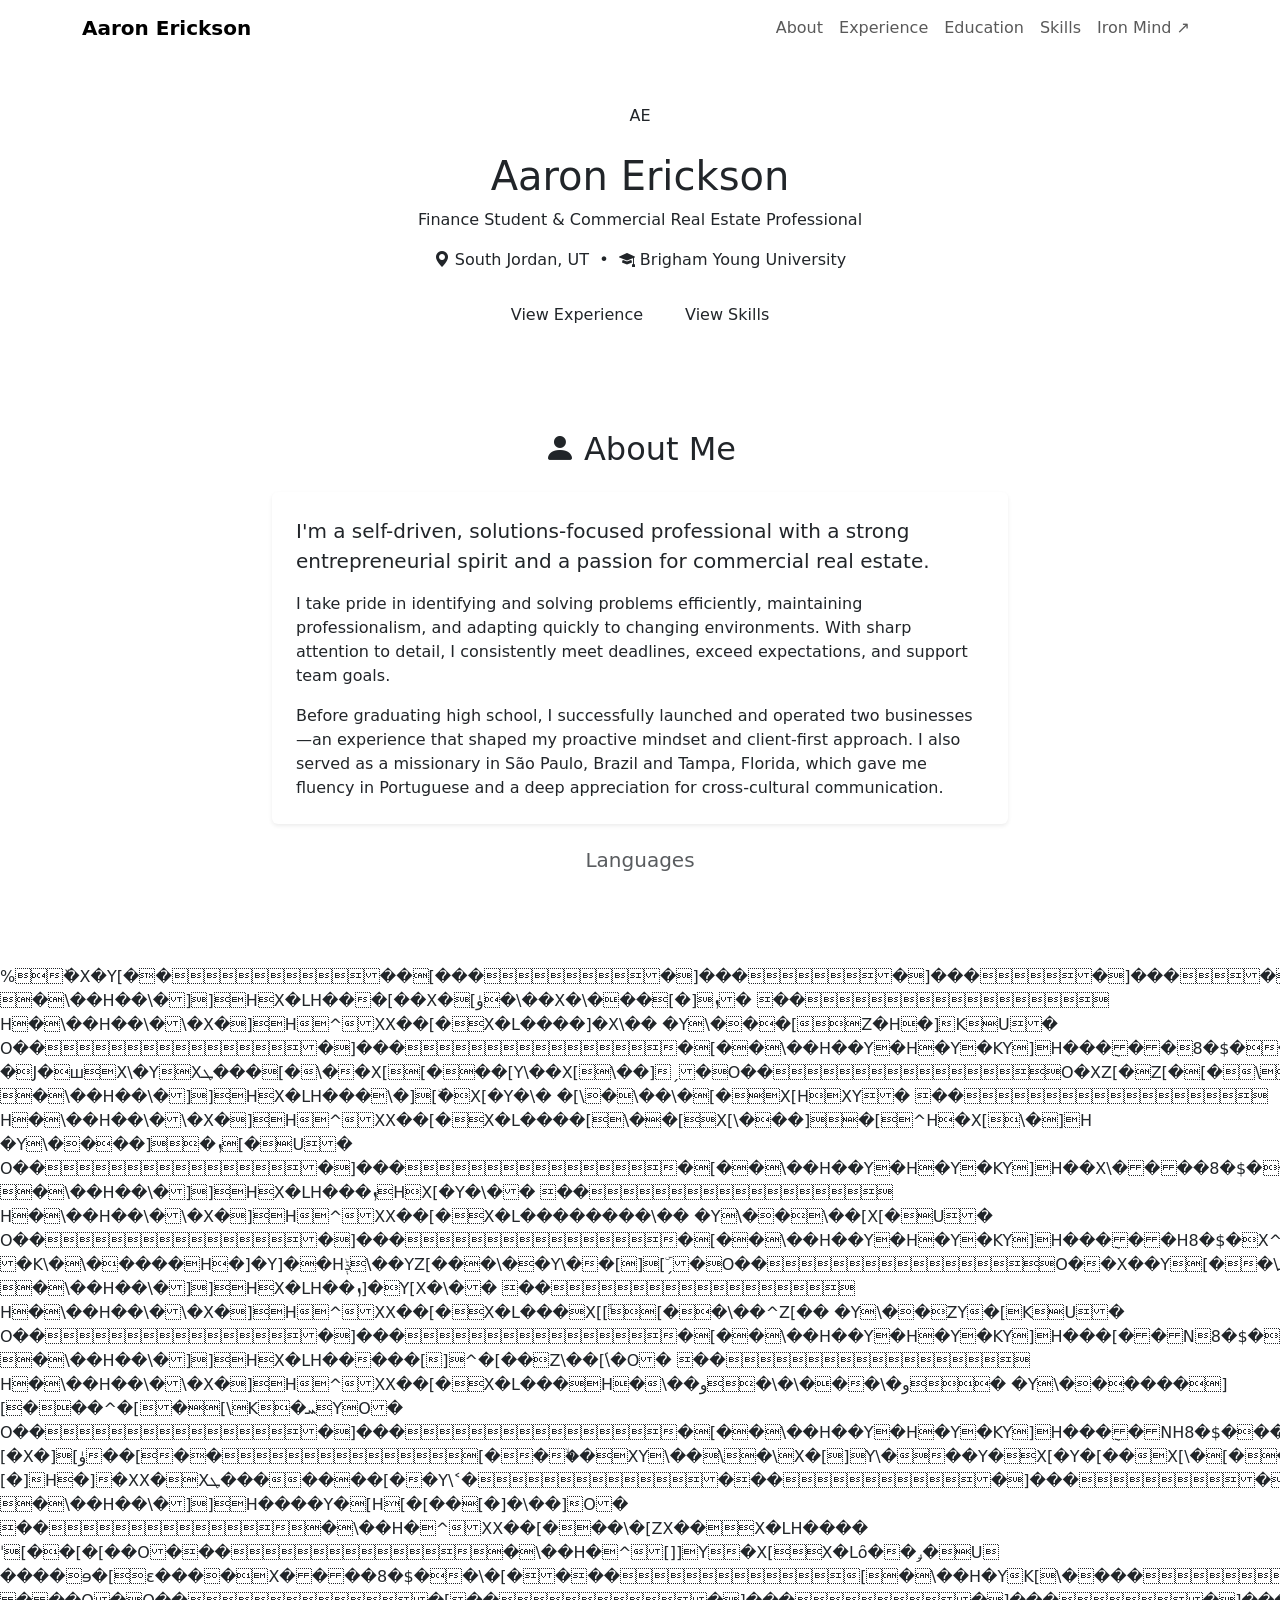
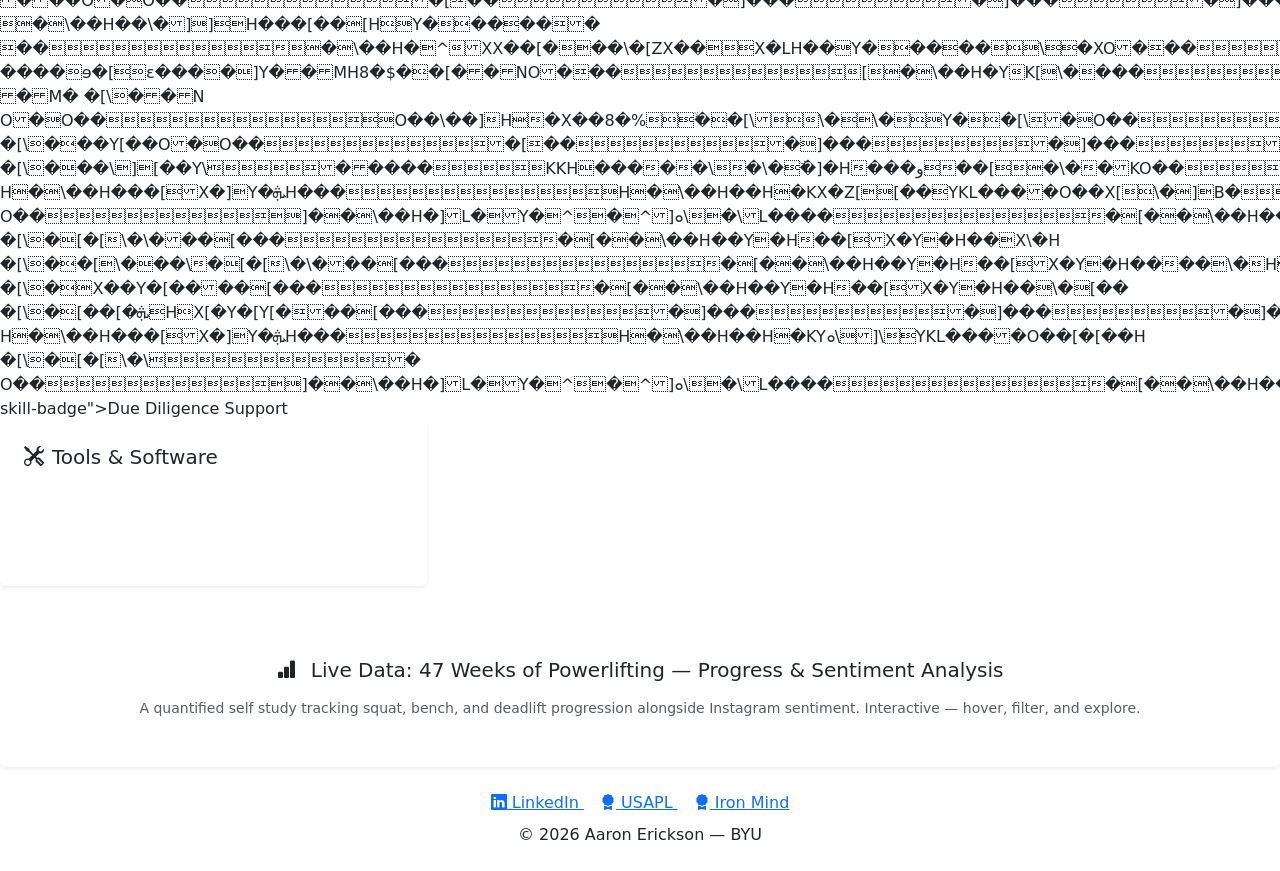
==== index.html @ f684eca5 "Create index.html" ====
<!DOCTYPE html>
<!-- Aaron Erickson | IS 201 Section 002 | Final Web Development Project -->
<!-- index.html — Bootstrap Professional Portfolio & Résumé Page -->
<html lang="en">
<head>
  <meta charset="UTF-8" />
  <meta name="viewport" content="width=device-width, initial-scale=1.0" />
  <title>Aaron Erickson | Portfolio</title>

  <!-- ===== BOOTSTRAP 5 CDN (framework CSS) ===== -->
  <link href="https://cdn.jsdelivr.net/npm/bootstrap@5.3.3/dist/css/bootstrap.min.css" rel="stylesheet" />

  <!-- ===== BOOTSTRAP ICONS ===== -->
  <link rel="stylesheet" href="https://cdn.jsdelivr.net/npm/bootstrap-icons@1.11.3/font/bootstrap-icons.min.css" />

  <!-- ===== CUSTOM OVERRIDES (must come AFTER Bootstrap to take precedence) ===== -->
  <link rel="stylesheet" href="css/custom.css" />
</head>
<body>

  <!-- =====================================================================
       NAVBAR — Bootstrap sticky navbar component
       ===================================================================== -->
  <nav class="navbar navbar-expand-lg sticky-top" id="main-nav">
    <div class="container">
      <a class="navbar-brand fw-bold" href="index.html">Aaron Erickson</a>
      <button class="navbar-toggler" type="button" data-bs-toggle="collapse"
              data-bs-target="#navbarNav" aria-controls="navbarNav"
              aria-expanded="false" aria-label="Toggle navigation">
        <span class="navbar-toggler-icon"></span>
      </button>
      <div class="collapse navbar-collapse" id="navbarNav">
        <ul class="navbar-nav ms-auto">
          <li class="nav-item"><a class="nav-link" href="#about">About</a></li>
          <li class="nav-item"><a class="nav-link" href="#experience">Experience</a></li>
          <li class="nav-item"><a class="nav-link" href="#education">Education</a></li>
          <li class="nav-item"><a class="nav-link" href="#skills">Skills</a></li>
          <li class="nav-item"><a class="nav-link nav-accent" href="scratch.html">Iron Mind ↗</a></li>
        </ul>
      </div>
    </div>
  </nav>

  <!-- =====================================================================
       HERO SECTION — Bootstrap jumbotron-style header
       ===================================================================== -->
  <section id="hero">
    <div class="container text-center py-5">
      <div class="hero-initials-circle mx-auto mb-4">AE</div>
      <h1 class="hero-name">Aaron Erickson</h1>
      <p class="hero-subtitle">Finance Student &amp; Commercial Real Estate Professional</p>
      <p class="hero-location">
        <i class="bi bi-geo-alt-fill"></i> South Jordan, UT &nbsp;&bull;&nbsp;
        <i class="bi bi-mortarboard-fill"></i> Brigham Young University
      </p>
      <div class="mt-4 d-flex justify-content-center gap-3 flex-wrap">
        <a href="#experience" class="btn btn-primary-custom">View Experience</a>
        <a href="#skills" class="btn btn-outline-custom">View Skills</a>
      </div>
    </div>
  </section>

  <!-- =====================================================================
       ABOUT SECTION
       ===================================================================== -->
  <section id="about" class="py-5 section-light">
    <div class="container">
      <div class="row justify-content-center">
        <div class="col-lg-8">
          <h2 class="section-heading text-center mb-4">
            <i class="bi bi-person-fill me-2"></i>About Me
          </h2>
          <div class="card shadow-sm border-0">
            <div class="card-body p-4">
              <p class="lead mb-3">
                I'm a self-driven, solutions-focused professional with a strong entrepreneurial spirit
                and a passion for commercial real estate.
              </p>
              <p class="mb-3">
                I take pride in identifying and solving problems efficiently, maintaining professionalism,
                and adapting quickly to changing environments. With sharp attention to detail, I
                consistently meet deadlines, exceed expectations, and support team goals.
              </p>
              <p class="mb-0">
                Before graduating high school, I successfully launched and operated two businesses—an
                experience that shaped my proactive mindset and client-first approach. I also served as
                a missionary in São Paulo, Brazil and Tampa, Florida, which gave me fluency in Portuguese
                and a deep appreciation for cross-cultural communication.
              </p>
            </div>
          </div>

          <!-- Language badges using Bootstrap badge component -->
          <div class="mt-4 text-center">
            <h5 class="mb-3 text-muted">Languages</h5>
            <span class="badge badge-custom me-2 fs-6">
              <i class="bi bi-translate me-1"></i>English — Native
            </span>
            <span class="badge badge-custom me-2 fs-6">
              <i class="bi bi-translate me-1"></i>Portuguese — Fluent
            </span>
            <span class="badge badge-custom fs-6">
              <i class="bi bi-translate me-1"></i>Spanish — Proficient
            </span>
          </div>
        </div>
      </div>
    </div>
  </section>%�ٚX�Y[����[����]����]����]����]�����X�[ۏ���KKHOOOOOOOOOOOOOOOOOOOOOOOOOOOOOOOOOOOOOOOOOOOOOOOOOOOOOOOOOOOOOOOOOOOOB�VT�QS��H�P�Sӈ8�%�����\�\�ܚY�OOOOOOOOOOOOOOOOOOOOOOOOOOOOOOOOOOOOOOOOOOOOOOOOOOOOOOOOOOOOOOOOOOOOHKO���X�[ۈYH�^\�Y[��H��\��H�KMH�X�[ۋY\�ȏ��]��\��H��۝Z[�\������\��H��X�[ۋZXY[��^X�[�\�X�MH���H�\��H��H�KX��YY��\�KY�[YKL����O�^\�Y[��B������KKH^\�Y[��H[Y[[�H\�[�������\�\��KO��]��\��H�����M����KKH�]�X\��KO��]��\��H���LL����]��\��H��\�^X�\��Y��\�H�ܙ\�L���]��\��H��\�X��HM���]��\��H�Y�^�\�Y�KX�۝[�X�]�Y[�[YۋZ][\�\�\��^]ܘ\�\L����]���
�\��H��\�]]HX�LH���[��X�[ۈ�\��X�\���ܙ[�]܏�
��
H�\��H��\�\�X�]H^XX��[�X�L����]�X\��	�Y\���[Z�H�]KU�
O���]����[��\��H��Y�H�Y�KY]H���݈��8�$��\�[���[����]���[�\��H�]L�^[\����O��\ܝYH�\��X�[������\�Y�HX[H�\�ۜ�X�H�܈��ۙόLMSJ��H����ۙψ[��[��X�[ۜ�[��Y[��͓J�ш��[�
�J�шX\�YXܛ���[�\��X[[���[Y\��X[\��]ˏ�O��O�XZ[�Z[�[�\]H]X�\�\��܈��\�H[��[�ܞK�ۙ\��\X\�K��[H\�[�����\�[�[��[�����[�[��\�[��X��\�X�H[�]H[�Yܚ]K��O��O���X�ܘ]H�]X\��][���\�X\��[��[�[��HX[\��[�Yܘ]H]H[������[�ٙ�\�[��Y[[��[��\��H�\ܝˏ�O��O�X[�Y�H[�\]HԓH[����X�[��]X�\�\���\ܝ�\�[�\��]�[�Y[�[�XY�[�\�][ۋ��O��O��\ܝ����\��]�XX��]���[[����\�H�\��[��Y[��\�[�][ۜˏ�O���[���]����]����]����KKH�[\��[X[\�KO��]��\��H���LL����]��\��H��\�^X�\��Y��\�H�ܙ\�L���]��\��H��\�X��HM���]��\��H�Y�^�\�Y�KX�۝[�X�]�Y[�[YۋZ][\�\�\��^]ܘ\�\L����]���
�\��H��\�]]HX�LH���\�][ۜ�X[�Y�\�	�[\�\��\�[�X[HXY�
��
H�\��H��\�\�X�]H^XX��[�X�L����[\��[X[\���]�[^H�X[\�]H	�Y\����]�ܙ[�U�
O���]����[��\��H��Y�H�Y�KY]H��X\����8�$��݈����[����]���[�\��H�]L�^[\����O�ܙX]Y[�X[�Y�YHXY\[[�K�[�\�][��]X[]H�Y�\��[��܈Y�[��[��X��[���X��\��Y]�X�ˏ�O��O�XZ[�Z[�YԓH[��X[\�]H]�ܛ\�[��\�[��X��\�]H]H�\\�H[���X[[[�Y�\ܝ[�ˏ�O��O��Z[�Y�]�Y�[��ۈ�T��X�Y\�[�[�\��[�ٝ�\�K[�[��[����\X[��H[�]H][^�][ۋ��O��O�ܙ�[�^�Y�\�Y�YY[�[ۚ]ܙY\��]�[��[��X�[ۜ�[��\�[����\X[��H[�Y�]HX��\�X�K��O��O�[��Y[�X[�Y�Y]�[��و�\�Z[����[\�\�[��]KY�]�[�[��Y���[Yۈ��\�X���]ܙ�[�^�][ۘ[ؚ�X�]�\ˏ�O���[���]����]����]����KKH�����\��KO��]��\��H���[YM����]��\��H��\�^X�\��Y��\�H�ܙ\�LLL���]��\��H��\�X��HM���]��\��H�Y�^�\�Y�KX�۝[�X�]�Y[�[YۋZ][\�\�\��^]ܘ\�\L����]���
�\��H��\�]]HX�LH���ܙHX[�Y�\��
��
H�\��H��\�\�X�]H^XX��[�X�L��������\��	�Y\��\��[X[�U�
O���]����[��\��H��Y�H�Y�KY]H���݈��H8�$�X^H�����[����]���[�\��H�]L�^[\����O�XZ[�Z[�YH
�K\�\�����H�]�Y]��Hݙ\��YZ[���\��Y\��[][ۜˏ�O��O��X��Y[��\ܝY�\�[�\��\��ܛX[��H[��YZ�H�[�ˏ�O��O��ۙX�YZ[HX[HYY][����[Yۈ[\�YY\��]X[Hؚ�X�]�\ˏ�O���[���]����]����]����KKHX[[ۙ[��\��^Z[��KO��]��\��H���[YM����]��\��H��\�^X�\��Y��\�H�ܙ\�LLL���]��\��H��\�X��HM���]��\��H�Y�^�\�Y�KX�۝[�X�]�Y[�[YۋZ][\�\�\��^]ܘ\�\L����]���
�\��H��\�]]HX�LH��ܙ]�Y[X�\��
��
H�\��H��\�\�X�]H^XX��[�X�L���X[[ۙ[��\��^Z[��	�Y\��ZY�[KU�
O���]����[��\��H��Y�H�Y�KY]H���[��N8�$��݈�NO��[����]���[�\��H�]L�^[\����O�YX\�\�Y�X�\�H��\�H[�\�[���ܘ\H]H�܈�ݙ\��Y[���[Y\��X[[��\�Y[�X[�۝�X�ˏ�O��O��\�]Y��\^[���[Y[��[�\�YYYX\�\�[Y[�]H�H[�\��[�\��\��܈�\ܝ[�ˏ�O���[���]����]����]����KKHZ\��[ۈKO��]��\��H���LL����]��\��H��\�^X�\��Y��\�H�ܙ\�L���]��\��H��\�X��HM���]��\��H�Y�^�\�Y�KX�۝[�X�]�Y[�[YۋZ][\�\�\��^]ܘ\�\L����]���
�\��H��\�]]HX�LH�����[]^�[��Z\��[ۘ\�O�
��
H�\��H��\�\�X�]H^XX��[�X�L���H�\��و�\�\���\�و�	�Y\������][���^�[�[\K�ܚYO�
O���]����[��\��H��Y�H�Y�KY]H���݈�NH8�$�����O��[����]����\��H�]L�X�L^[��H����[][YH�\��X�HZ\��[ۋ�]�[�Y�Y[��H[�ܝY�Y\�Kܛ���X�[\�[��[][�X�][ۈ��[��[���ۙ�XY\��\�\X�[]Y\���Y�X[�Y�[��X[\�[���[][�]H�]�XX�Xܛ�������[��Y\˂�����]����]����]�����]��KKH[����KO���]��KKH[��۝Z[�\�KO����X�[ۏ���KKHOOOOOOOOOOOOOOOOOOOOOOOOOOOOOOOOOOOOOOOOOOOOOOOOOOOOOOOOOOOOOOOOOOOOB�QP�USӈ�P�Sӈ8�%�����\ܚY^[�]�OOOOOOOOOOOOOOOOOOOOOOOOOOOOOOOOOOOOOOOOOOOOOOOOOOOOOOOOOOOOOOOOOOOOHKO���X�[ۈYH�YX�][ۈ��\��H�KMH�X�[ۋ[Y����]��\��H��۝Z[�\������\��H��X�[ۋZXY[��^X�[�\�X�MH���H�\��H��H�K[[ܝ\���\�Y�[YKL����O�YX�][ۂ������]��\��H�����M�\�Y�KX�۝[�X�[�\�����KKH�UHKO��]��\��H���[YM����]��\��H��\�YKX�\��Y��\�H�ܙ\�LLL���]��\��H��\�X��HM���]��\��H�YKZX�ۋ]ܘ\X�Lȏ��H�\��H��H�KX�Z[[��Y�[YKZX�ۈ���O���]���
�\��H��\�]]H����Y�[H[�[��[�]�\��]O�
���\��H�^XX��[���\�[ZX��X�LH����ˈ[��[�[��O����\��H�^[]]Y�X[X�Lȏ��ݛ�U	����ɘ�[ɛ����X����8�$��\�[����[�\��H�YK[\����O��[�[��H�X��O��O��UH����[�[�Sۈ
���O�O���[���]����]����]����KKH�[��[HY�KO��]��\��H���[YM����]��\��H��\�YKX�\��Y��\�H�ܙ\�LLL���]��\��H��\�X��HM���]��\��H�YKZX�ۋ]ܘ\X�Lȏ��H�\��H��H�K\[��[Y�[YKZX�ۈ���O���]���
�\��H��\�]]H���[��[HY������
���\��H�^XX��[���\�[ZX��X�LH��Y�����\�XO����\��H�^[]]Y�X[X�Lȏ���]�ܙ[�U	����ɘ�[ɛ����]Y��MH8�$��[��NO���[�\��H�YK[\����O��\��]H����[8�%�]H�[\[ۜ�
�M�	�[\��N
O�O��O��\��]H�X��8�%ۙ��[\\�\�Y��[\�O��O�ۛܜ�X]	�[\���Y[��O�O���[���]����]����]�����]����]�����X�[ۏ���KKHOOOOOOOOOOOOOOOOOOOOOOOOOOOOOOOOOOOOOOOOOOOOOOOOOOOOOOOOOOOOOOOOOOOOB���S��P�Sӈ8�%�����\�Y�K�ܚY^[�]�OOOOOOOOOOOOOOOOOOOOOOOOOOOOOOOOOOOOOOOOOOOOOOOOOOOOOOOOOOOOOOOOOOOOHKO���X�[ۈYH���[Ȉ�\��H�KMH�X�[ۋY\�ȏ��]��\��H��۝Z[�\������\��H��X�[ۋZXY[��^X�[�\�X�MH���H�\��H��H�K[Y��[��Y�[YKL����O���[�	�[\���\][��Y\�����KKH�����\�\�ۜ�]�H���و��[�\��KO��]��\��H�����M����]��\��H���[YM���]��\��H��\���[X�\��Y��\�H�ܙ\�LLL���]��\��H��\�X��HM���
H�\��H���[X�]Y�ܞH���H�\��H��H�KX�Z[[��YKL����O��X[\�]B��
O��]��\��H�]L�Y�^�^]ܘ\�\L�����[��\��H��Y�H��[X�Y�H���X[\�]HX�[��O��[����[��\��H��Y�H��[X�Y�H��X\��]�\�X\��	�[\�[�[\�\���[����[��\��H��Y�H��[X�Y�H��X\�H	�[\��[\���\�[�[\�\���[����[��\��H��Y�H��[X�Y�H����\�H�\���ܙ[�][ۏ��[����[��\��H��Y�H��[X�Y�H����\�HX\��][��	�[\�X��Y�[����[����[��\��H��Y�H��[X�Y�H��\�[��	�[\�[��[�ܞHX[�Y�[Y[���[����]����]����]����]����]��\��H���[YM���]��\��H��\���[X�\��Y��\�H�ܙ\�LLL���]��\��H��\�X��HM���
H�\��H���[X�]Y�ܞH���H�\��H��H�KYܘ\]\YKL����O��[�[��H	�[\�[�[\�\�
O��]��\��H�]L�Y�^�^]ܘ\�\L�����[��\��H��Y�H��[X�Y�H���[�[��X[[�[\�\���[����[��\��H�badge skill-badge">Due Diligence Support</span>
                <span class="badge skill-badge">Real Estate Database Management</span>
                <span class="badge skill-badge">CRM &amp; Prospecting Tools</span>
                <span class="badge skill-badge">Cold Calling &amp; Lead Generation</span>
              </div>
            </div>
          </div>
        </div>

        <div class="col-md-4">
          <div class="card skill-card shadow-sm border-0 h-100">
            <div class="card-body p-4">
              <h5 class="skill-category">
                <i class="bi bi-tools me-2"></i>Tools &amp; Software
              </h5>
              <div class="mt-3 d-flex flex-wrap gap-2">
                <span class="badge skill-badge">Excel</span>
                <span class="badge skill-badge">Adobe Creative Suite</span>
                <span class="badge skill-badge">Graphic Design</span>
                <span class="badge skill-badge">Microsoft Workspace</span>
                <span class="badge skill-badge">Client Relationship Management</span>
              </div>
            </div>
          </div>
        </div>

      </div><!-- end skills row -->

      <!-- Tableau visualization embedded in the skills section -->
      <div class="row mt-5">
        <div class="col-12">
          <div class="card shadow-sm border-0">
            <div class="card-body p-4">
              <h5 class="text-center mb-3 text-accent">
                <i class="bi bi-bar-chart-fill me-2"></i>
                Live Data: 47 Weeks of Powerlifting — Progress &amp; Sentiment Analysis
              </h5>
              <p class="text-center text-muted small mb-4">
                A quantified self study tracking squat, bench, and deadlift progression alongside Instagram sentiment.
                Interactive — hover, filter, and explore.
              </p>

              <!-- ===== TABLEAU PUBLIC EMBED ===== -->
              <!-- To replace: go to public.tableau.com, find a viz, click Share → Embed Code -->
              <div class="tableau-wrapper">
                <div class='tableauPlaceholder' id='viz_tableau' style='position: relative; width: 100%;'>
                  <noscript>
                    <a href='https://public.tableau.com/'>
                      <img alt='47 Weeks of Powerlifting' src='https://public.tableau.com/static/images/QS/QSUpdated_up3/Presentation2/1_rss.png' style='border: none' />
                    </a>
                  </noscript>
                  <object class='tableauViz' style='display:none; width:100%;'>
                    <param name='host_url' value='https%3A%2F%2Fpublic.tableau.com%2F' />
                    <param name='embed_code_version' value='3' />
                    <param name='site_root' value='' />
                    <param name='name' value='QSUpdated_up3/Presentation2' />
                    <param name='tabs' value='no' />
                    <param name='toolbar' value='yes' />
                    <param name='animate_transition' value='yes' />
                    <param name='display_static_image' value='yes' />
                    <param name='display_spinner' value='yes' />
                    <param name='display_overlay' value='yes' />
                    <param name='display_count' value='yes' />
                    <param name='language' value='en-US' />
                  </object>
                </div>
                <script type='text/javascript'>
                  var divElement = document.getElementById('viz_tableau');
                  var vizElement = divElement.getElementsByTagName('object')[0];
                  vizElement.style.width = '100%';
                  vizElement.style.height = (divElement.offsetWidth * 0.65) + 'px';
                  var scriptElement = document.createElement('script');
                  scriptElement.src = 'https://public.tableau.com/javascripts/api/viz_v1.js';
                  vizElement.parentNode.insertBefore(scriptElement, vizElement);
                </script>
              </div>

            </div>
          </div>
        </div>
      </div>

    </div>
  </section>

  <!-- =====================================================================
       FOOTER
       ===================================================================== -->
  <footer id="footer" class="py-4">
    <div class="container text-center">
      <p class="mb-2">
        <a href="https://www.linkedin.com/in/aaron-erickson/" class="footer-link me-3" target="_blank" title="LinkedIn Profile">
          <i class="bi bi-linkedin"></i> LinkedIn
        </a>
        <!-- GitHub link: replace USERNAME with your actual GitHub username after creating your account for GitHub Pages hosting -->
        <a href="https://www.usapowerlifting.com" class="footer-link me-3" target="_blank" title="USA Powerlifting">
          <i class="bi bi-award-fill"></i> USAPL
        </a>
        <a href="scratch.html" class="footer-link" title="Iron Mind Powerlifting">
          <i class="bi bi-award-fill"></i> Iron Mind
        </a>
      </p>
      <p class="mb-0 footer-copy">&copy; 2026 Aaron Erickson &mdash; BYU
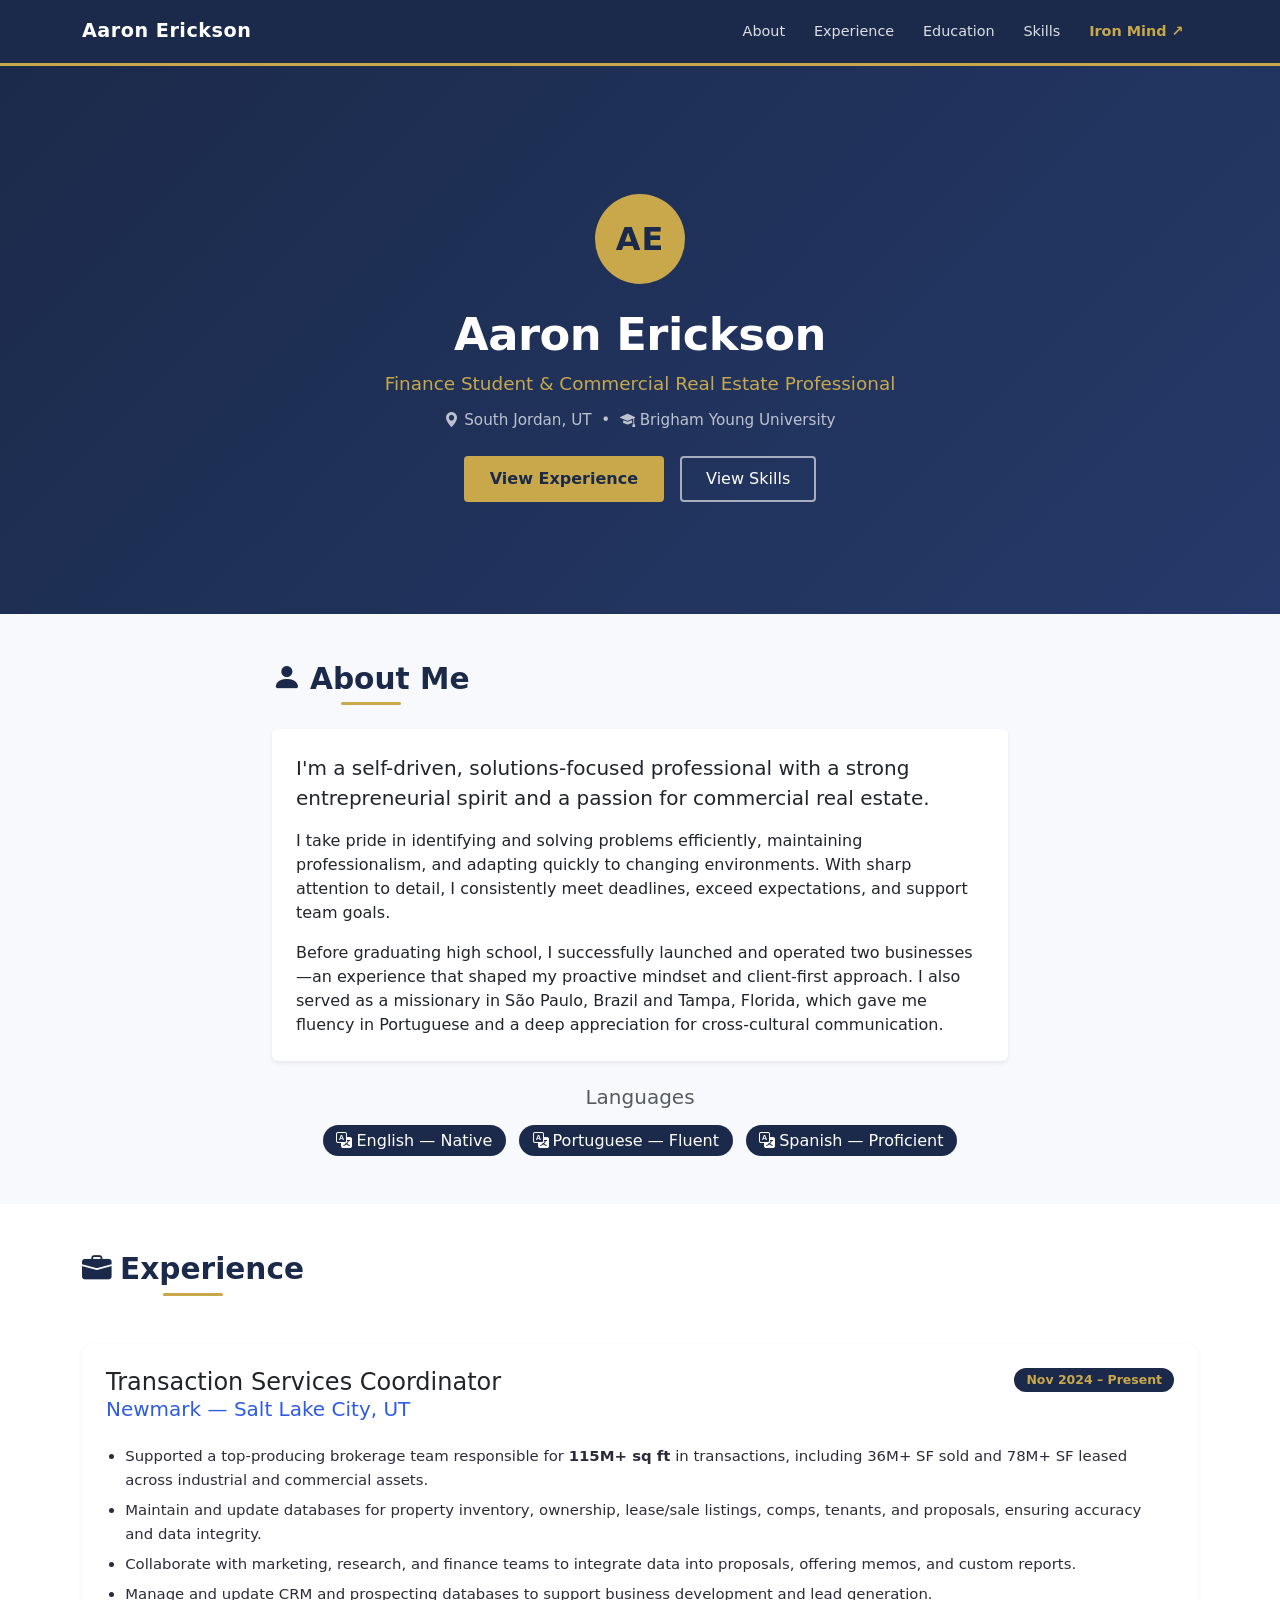
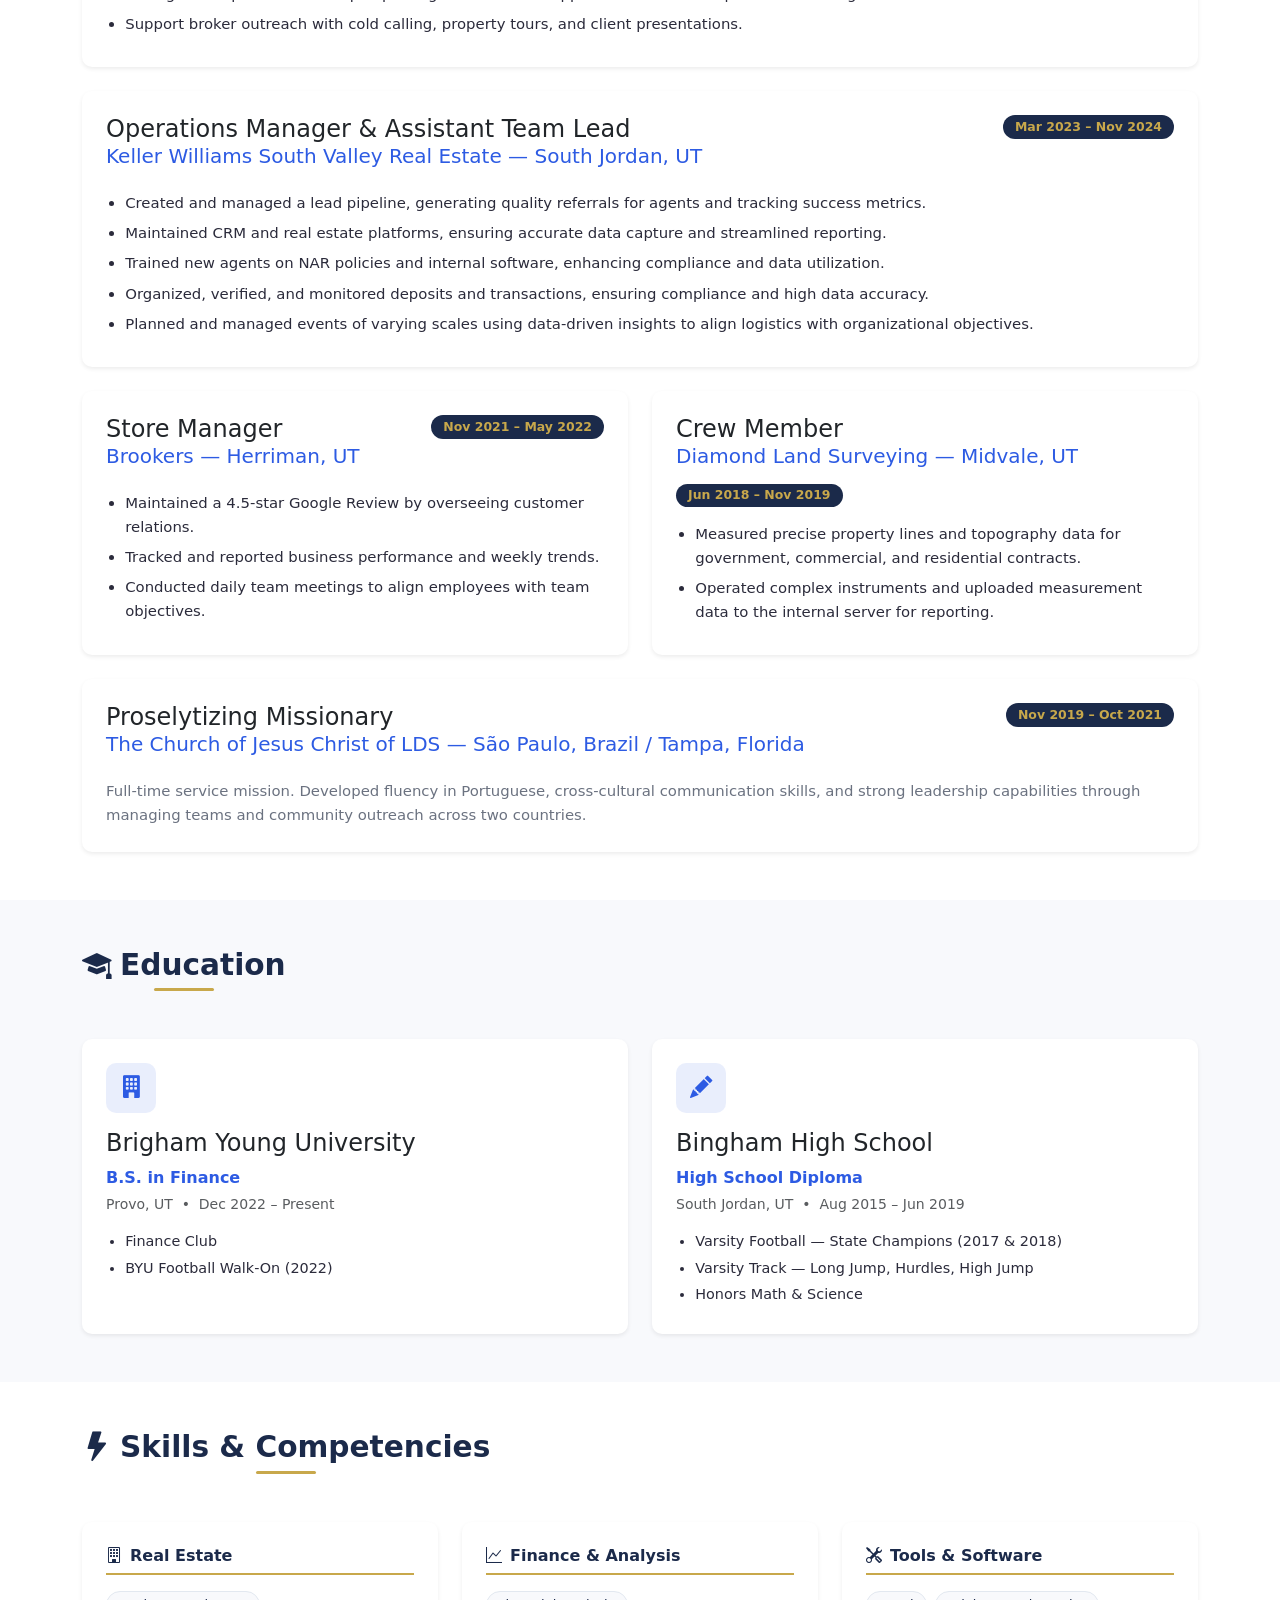
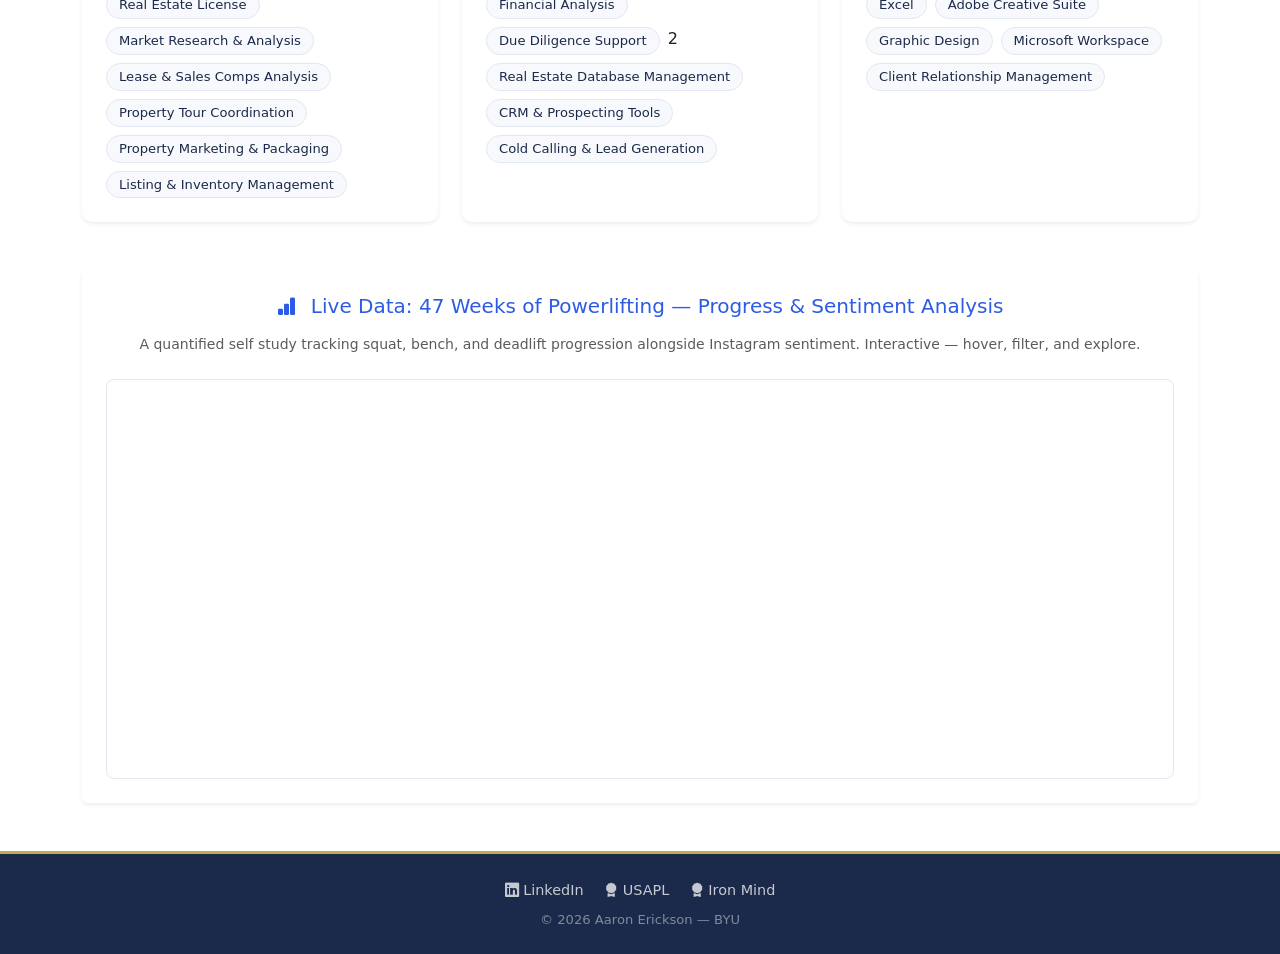
==== commit 9573e272: "Update index.html" ====
--- a/index.html
+++ b/index.html
@@ -106,652 +106,218 @@
         </div>
       </div>
     </div>
-  </section>%-�ٚX�Y[��-��[���-�]���-�]���-�]���-�]���-��X�[ۏ���KKHOOOOOOOOOOOOOOOOOOOOOOOOOOOOOOOOOOOOOOOOOOOOOOOOOOOOOOOOOOOOOOOOOOOOB�VT�QS��H�P�Sӈ8�%���-�-�\�\�ܚY�OOOOOOOOOOOOOOOOOOOOOOOOOOOOOOOOOOOOOOOOOOOOOOOOOOOOOOOOOOOOOOOOOOOOH-KO��-�X�[ۈYH�^-\�Y[��H��\��H�-KMH-�X�[ۋY\�ȏ��]��\��H��۝Z[�\����-��\��H��X�[ۋZXY[��-^--X�[�\�X�MH���H�\��H��H�KX��YY��\�KY�[YKL���-�O�^-\�Y[��B�-�-����KKH^-\�Y[��H-[Y[[�H-\�[�����-�-�\�\�-�-KO��]��\��H�����M����KKH�]�X\��-KO��]��\��H���-LL����]��\��H��\�^--X�\�-�Y��\�H�ܙ\�L���]��\��H��\�-X��-H--M���]��\��H�-Y�^�\�Y�KX�۝[�-X�]-�Y[�[YۋZ][\�\�\��^-]ܘ\�\-L����]���
-�\��H��\�-]]HX�LH��-�[��X�[ۈ�\��X�\���ܙ[�]܏-�
-��
-H�\��H��\�-\�X�]H-^--XX��[�X�L����]�X\��	�Y\���[-Z�H�]-KU-�
-O��-�]���-�[��\��H��Y�H�Y�KY]H���݈-�-�8�$�-�\�[�-��[���-�]���-[�\��H�]-L�^--[\����O��\-ܝYH-�-\-��-X�[������\�Y�H-X[H-�\�ۜ�X�H�܈-�-�ۙόLMSJ�-�H�-��-�ۙψ[�--�[��X�[ۜ�[��-Y[��-͓J�ш-��[�
-�J�шX\�YXܛ���[�-\�-�X[[���[Y\��X[\��]-ˏ-�O��O�XZ[�Z[�[�-\]H]X�\�\��܈--��\�-H[��[�ܞK�ۙ\��\-X\�K��[H\�[�����\-�-[�[�-�[�--����[-�[��\�[��X��\�X�H[�]H[�Yܚ]-K�-�O��O���X�ܘ]H-�]X\��][��-�\�X\��-[��[�[��H-X[\�-�[�Yܘ]H]H[��--����[-�ٙ�\�[��Y[[��[��\��H-�\ܝ-ˏ-�O��O�X[�Y�H[�-\]HԓH[�--���X�[��]X�\�\�-�-�\-ܝ�\�[�\��]�[�Y[�[�XY�[�\�][ۋ�-�O��O��\-ܝ����\��]-�XX�-�]���[[��--��\�-H-�\��[��Y[�--�\�[�][ۜˏ-�O��-�[��-�]���-�]���-�]����KKH�[\��[X[\�-KO��]��\��H���-LL����]��\��H��\�^--X�\�-�Y��\�H�ܙ\�L���]��\��H��\�-X��-H--M���]��\��H�-Y�^�\�Y�KX�۝[�-X�]-�Y[�[YۋZ][\�\�\��^-]ܘ\�\-L����]���
-�\��H��\�-]]HX�LH���\�][ۜ�X[�Y�\�	�[\�\��\�[�X[HXY-�
-��
-H�\��H��\�-\�X�]H-^--XX��[�X�L����[\��[X[\���]�[^H�X[\�]H	�Y\����]�ܙ[�U-�
-O��-�]���-�[��\��H��Y�H�Y�KY]H��X\�-�-��8�$��݈-�-�-��[���-�]���-[�\��H�]-L�^--[\����O�ܙX]Y[�X[�Y�YHXY-\[[�K�[�\�][��-]X[]-H-�Y�\��[-��܈Y�[�-�[�--�X��[��-�X��\��Y]-�X�ˏ-�O��O�XZ[�Z[�YԓH[�-�X[\�]H-]�ܛ\�[��\�[��X��\�]H]H�\--\�H[�-�-�X[[[�Y-�\ܝ[�ˏ-�O��O�-�Z[�Y�]�Y�[�-�ۈ�T�-�X�Y\�[�[�\��[-�ٝ-�\�K[�[��[����\X[��H[�]H-][^�][ۋ�-�O��O�ܙ�[�^�Y--�\�Y�YY-[�[ۚ]ܙY\��]-�[�--�[��X�[ۜ�[��\�[����\X[��H[�Y�]HX��\�X�K�-�O��O�[��Y[�X[�Y�Y]�[�-�و-�\�Z[��-��[\�-\�[��]KY-�]�[�[��Y�--�-�[Yۈ��\�X��-�]ܙ�[�^�][ۘ[ؚ�X�]�\ˏ-�O��-�[��-�]���-�]���-�]����KKH�����\��-KO��]��\��H���-[Y-M����]��\��H��\�^--X�\�-�Y��\�H�ܙ\�L-LL-���]��\��H��\�-X��-H--M���]��\��H�-Y�^�\�Y�KX�۝[�-X�]-�Y[�[YۋZ][\�\�\��^-]ܘ\�\-L����]���
-�\��H��\�-]]HX�LH���ܙHX[�Y�\�-�
-��
-H�\��H��\�-\�X�]H-^--XX��[�X�L��������\��	�Y\��\��[X[�U-�
-O��-�]���-�[��\��H��Y�H�Y�KY]H���݈-�-�H8�$�X^H-�-��-��[���-�]���-[�\��H�]-L�^--[\����O�XZ[�Z[�YH
--�K\�\�����H�]�Y]��Hݙ\��YZ[���\��Y\�-�[][ۜˏ-�O��O�-�X��Y[�-�\ܝY�\�[�\��-\��ܛX[��H[�-�YZ�-H--�[�-ˏ-�O��O��ۙ-X�YZ[-H-X[HYY][���-�[Yۈ[\�YY\�-�]-X[Hؚ�X�]�\ˏ-�O��-�[��-�]���-�]���-�]����KKHX[[ۙ[��\��^Z[��-KO��]��\��H���-[Y-M����]��\��H��\�^--X�\�-�Y��\�H�ܙ\�L-LL-���]��\��H��\�-X��-H--M���]��\��H�-Y�^�\�Y�KX�۝[�-X�]-�Y[�[YۋZ][\�\�\��^-]ܘ\�\-L����]���
-�\��H��\�-]]HX�LH��ܙ]�Y[X�\�-�
-��
-H�\��H��\�-\�X�]H-^--XX��[�X�L���X[[ۙ[��\��^Z[��	�Y\��ZY-�[KU-�
-O��-�]���-�[��\��H��Y�H�Y�KY]H���[�-�-N8�$��݈-�-NO-��[���-�]���-[�\��H�]-L�^--[\����O�YX\�\�Y--�X�\�H--��\�-H[�\�[�-��ܘ\-H]H�܈�ݙ\��Y[�-��[Y\��X[-[�-�\�Y[�X[�۝-�X�-ˏ-�O��O��\�]Y��\^[��-�[Y[�-�[�-\�YYYX\�\�[Y[�]H-�-H[�\��[-�\��\��܈-�\ܝ[�ˏ-�O��-�[��-�]���-�]���-�]����KKHZ\��[ۈ-KO��]��\��H���-LL����]��\��H��\�^--X�\�-�Y��\�H�ܙ\�L���]��\��H��\�-X��-H--M���]��\��H�-Y�^�\�Y�KX�۝[�-X�]-�Y[�[YۋZ][\�\�\��^-]ܘ\�\-L����]���
-�\��H��\�-]]HX�LH��-���[-]^�[��Z\��[ۘ\�O-�
-��
-H�\��H��\�-\�X�]H-^--XX��[�X�L���H�-\��و�\�\��-�\�و�	�Y\������][���^�[-�[\K�ܚYO-�
-O��-�]���-�[��\��H��Y�H�Y�KY]H���݈-�-NH8�$���-�-�O-��[���-�]���-�\��H�]-L�X�L^--[��H����[-][YH-�\��X�HZ\��[ۋ�]�[�Y�-Y[��H[�ܝ-Y�Y\�Kܛ���X�[--\�[��[][�X�][ۈ-��[-��[�-�-�ۙ�XY\��\�\X�[]Y\�--��Y�X[�Y�[��-X[\�[���[][�]-H�]-�XX�Xܛ���--����[�-�Y\˂�-���-�]���-�]���-�]����-�]��KKH[�-���-KO��-�]��KKH[��۝Z[�\�-KO��-��X�[ۏ���KKHOOOOOOOOOOOOOOOOOOOOOOOOOOOOOOOOOOOOOOOOOOOOOOOOOOOOOOOOOOOOOOOOOOOOB�QP�USӈ�P�Sӈ8�%���-�-�\ܚY^[�]�OOOOOOOOOOOOOOOOOOOOOOOOOOOOOOOOOOOOOOOOOOOOOOOOOOOOOOOOOOOOOOOOOOOOH-KO��-�X�[ۈYH�Y-X�][ۈ��\��H�-KMH-�X�[ۋ[Y�-���]��\��H��۝Z[�\����-��\��H��X�[ۋZXY[��-^--X�[�\�X�MH���H�\��H��H�K[[ܝ\���\�-Y�[YKL���-�O�Y-X�][ۂ�-�-����]��\��H�����M�\�Y�KX�۝[�-X�[�\�����KKH�UH-KO��]��\��H���-[Y-M����]��\��H��\�Y-KX�\�-�Y��\�H�ܙ\�L-LL-���]��\��H��\�-X��-H--M���]��\��H�Y-KZX�ۋ]ܘ\X�Lȏ��H�\��H��H�KX�Z[[��Y�[Y-KZX�ۈ��-�O��-�]���
-�\��H��\�-]]H����Y�[H[�[��[�]�\��]-O-�
-��-�\��H�^--XX��[���\�[ZX��X�LH����ˈ[��[�[��O-���-�\��H�^--[]]Y-�X[X�Lȏ�-�ݛ�U	����ɘ�[ɛ����X�-�-��8�$�-�\�[�-���-[�\��H�Y-K[\����O��[�[��H�-X�-�O��O��UH����[�[�Sۈ
--�-��O-�O��-�[��-�]���-�]���-�]����KKH�[��[HY�-KO��]��\��H���-[Y-M����]��\��H��\�Y-KX�\�-�Y��\�H�ܙ\�L-LL-���]��\��H��\�-X��-H--M���]��\��H�Y-KZX�ۋ]ܘ\X�Lȏ��H�\��H��H�K\[��[-Y�[Y-KZX�ۈ��-�O��-�]���
-�\��H��\�-]]H���[��[HY�����-�
-��-�\��H�^--XX��[���\�[ZX��X�LH��Y�����\�XO-���-�\��H�^--[]]Y-�X[X�Lȏ���]�ܙ[�U	����ɘ�[ɛ����]Y�-�-MH8�$��[�-�-NO-���-[�\��H�Y-K[\����O��\��]-H����[8�%�]H�[\[ۜ�
--�-M�	�[\�-�-N
-O-�O��O��\��]-H-�X��8�%ۙ��[\--\�\�Y��[\-�O��O�ۛܜ�X]	�[\���Y[��O-�O��-�[��-�]���-�]���-�]����-�]���-�]���-��X�[ۏ���KKHOOOOOOOOOOOOOOOOOOOOOOOOOOOOOOOOOOOOOOOOOOOOOOOOOOOOOOOOOOOOOOOOOOOOB���S��P�Sӈ8�%���-�-�\�Y�K�ܚY^[�]�OOOOOOOOOOOOOOOOOOOOOOOOOOOOOOOOOOOOOOOOOOOOOOOOOOOOOOOOOOOOOOOOOOOOH-KO��-�X�[ۈYH���[-Ȉ�\��H�-KMH-�X�[ۋY\�ȏ��]��\��H��۝Z[�\����-��\��H��X�[ۋZXY[��-^--X�[�\�X�MH���H�\��H��H�K[Y�-�[��Y�[YKL���-�O���[-�	�[\���\][��Y\-�-����KKH���-�-�\-�\�ۜ�]�H-���و-��[�\�-�-KO��]��\��H�����M����]��\��H���-[Y-M���]��\��H��\�-��[-X�\�-�Y��\�H�ܙ\�L-LL-���]��\��H��\�-X��-H--M���
-H�\��H���[-X�]Y�ܞH���H�\��H��H�KX�Z[[��YKL���-�O��X[\�]B�-�
-O��]��\��H�]-L�-Y�^�^-]ܘ\�\-L����-�[��\��H��Y�H-��[-X�Y�H���X[\�]HX�[��O-��[���-�[��\��H��Y�H-��[-X�Y�H��X\��]�\�X\��	�[\�[�[-\�\�-��[���-�[��\��H��Y�H-��[-X�Y�H��X\�H	�[\��[\���\-�[�[-\�\�-��[���-�[��\��H��Y�H-��[-X�Y�H��-��\�-H�\���ܙ[�][ۏ-��[���-�[��\��H��Y�H-��[-X�Y�H��-��\�-HX\��][��	�[\�X��Y�[��-��[���-�[��\��H��Y�H-��[-X�Y�H��\�[��	�[\�[��[�ܞHX[�Y�[Y[�-��[���-�]���-�]���-�]���-�]����]��\��H���-[Y-M���]��\��H��\�-��[-X�\�-�Y��\�H�ܙ\�L-LL-���]��\��H��\�-X��-H--M���
-H�\��H���[-X�]Y�ܞH���H�\��H��H�KYܘ\-]\YKL���-�O��[�[��H	�[\�[�[-\�\-�
-O��]��\��H�]-L�-Y�^�^-]ܘ\�\-L����-�[��\��H��Y�H-��[-X�Y�H���[�[��X[[�[-\�\�-��[���-�[��\��H�badge skill-badge">Due Diligence Support</span>
-                <span class="badge skill-badge">Real Estate Database Management</span>
+  </section>
+
+  <!-- =====================================================================
+       EXPERIENCE SECTION — Bootstrap card grid
+       ===================================================================== -->
+  <section id="experience" class="py-5 section-dark">
+    <div class="container">
+      <h2 class="section-heading text-center mb-5">
+        <i class="bi bi-briefcase-fill me-2"></i>Experience
+      </h2>
+
+      <!-- Experience timeline using Bootstrap cards -->
+      <div class="row g-4">
+
+        <!-- Newmark -->
+        <div class="col-12">
+          <div class="card exp-card shadow-sm border-0">
+            <div class="card-body p-4">
+              <div class="d-flex justify-content-between align-items-start flex-wrap gap-2">
+                <div>
+                  <h4 class="card-title mb-1">Transaction Services Coordinator</h4>
+                  <h5 class="card-subtitle text-accent mb-2">Newmark &mdash; Salt Lake City, UT</h5>
+                </div>
+                <span class="badge badge-date">Nov 2024 – Present</span>
+              </div>
+              <ul class="mt-3 exp-list">
+                <li>Supported a top-producing brokerage team responsible for <strong>115M+ sq ft</strong> in transactions, including 36M+ SF sold and 78M+ SF leased across industrial and commercial assets.</li>
+                <li>Maintain and update databases for property inventory, ownership, lease/sale listings, comps, tenants, and proposals, ensuring accuracy and data integrity.</li>
+                <li>Collaborate with marketing, research, and finance teams to integrate data into proposals, offering memos, and custom reports.</li>
+                <li>Manage and update CRM and prospecting databases to support business development and lead generation.</li>
+                <li>Support broker outreach with cold calling, property tours, and client presentations.</li>
+              </ul>
+            </div>
+          </div>
+        </div>
+
+        <!-- Keller Williams -->
+        <div class="col-12">
+          <div class="card exp-card shadow-sm border-0">
+            <div class="card-body p-4">
+              <div class="d-flex justify-content-between align-items-start flex-wrap gap-2">
+                <div>
+                  <h4 class="card-title mb-1">Operations Manager &amp; Assistant Team Lead</h4>
+                  <h5 class="card-subtitle text-accent mb-2">Keller Williams South Valley Real Estate &mdash; South Jordan, UT</h5>
+                </div>
+                <span class="badge badge-date">Mar 2023 – Nov 2024</span>
+              </div>
+              <ul class="mt-3 exp-list">
+                <li>Created and managed a lead pipeline, generating quality referrals for agents and tracking success metrics.</li>
+                <li>Maintained CRM and real estate platforms, ensuring accurate data capture and streamlined reporting.</li>
+                <li>Trained new agents on NAR policies and internal software, enhancing compliance and data utilization.</li>
+                <li>Organized, verified, and monitored deposits and transactions, ensuring compliance and high data accuracy.</li>
+                <li>Planned and managed events of varying scales using data-driven insights to align logistics with organizational objectives.</li>
+              </ul>
+            </div>
+          </div>
+        </div>
+
+        <!-- Brookers -->
+        <div class="col-md-6">
+          <div class="card exp-card shadow-sm border-0 h-100">
+            <div class="card-body p-4">
+              <div class="d-flex justify-content-between align-items-start flex-wrap gap-2">
+                <div>
+                  <h4 class="card-title mb-1">Store Manager</h4>
+                  <h5 class="card-subtitle text-accent mb-2">Brookers &mdash; Herriman, UT</h5>
+                </div>
+                <span class="badge badge-date">Nov 2021 – May 2022</span>
+              </div>
+              <ul class="mt-3 exp-list">
+                <li>Maintained a 4.5-star Google Review by overseeing customer relations.</li>
+                <li>Tracked and reported business performance and weekly trends.</li>
+                <li>Conducted daily team meetings to align employees with team objectives.</li>
+              </ul>
+            </div>
+          </div>
+        </div>
+
+        <!-- Diamond Land Surveying -->
+        <div class="col-md-6">
+          <div class="card exp-card shadow-sm border-0 h-100">
+            <div class="card-body p-4">
+              <div class="d-flex justify-content-between align-items-start flex-wrap gap-2">
+                <div>
+                  <h4 class="card-title mb-1">Crew Member</h4>
+                  <h5 class="card-subtitle text-accent mb-2">Diamond Land Surveying &mdash; Midvale, UT</h5>
+                </div>
+                <span class="badge badge-date">Jun 2018 – Nov 2019</span>
+              </div>
+              <ul class="mt-3 exp-list">
+                <li>Measured precise property lines and topography data for government, commercial, and residential contracts.</li>
+                <li>Operated complex instruments and uploaded measurement data to the internal server for reporting.</li>
+              </ul>
+            </div>
+          </div>
+        </div>
+
+        <!-- Mission -->
+        <div class="col-12">
+          <div class="card exp-card shadow-sm border-0">
+            <div class="card-body p-4">
+              <div class="d-flex justify-content-between align-items-start flex-wrap gap-2">
+                <div>
+                  <h4 class="card-title mb-1">Proselytizing Missionary</h4>
+                  <h5 class="card-subtitle text-accent mb-2">The Church of Jesus Christ of LDS &mdash; São Paulo, Brazil / Tampa, Florida</h5>
+                </div>
+                <span class="badge badge-date">Nov 2019 – Oct 2021</span>
+              </div>
+              <p class="mt-3 mb-0 exp-note">
+                Full-time service mission. Developed fluency in Portuguese, cross-cultural communication skills,
+                and strong leadership capabilities through managing teams and community outreach across two countries.
+              </p>
+            </div>
+          </div>
+        </div>
+
+      </div><!-- end row -->
+    </div><!-- end container -->
+  </section>
+
+  <!-- =====================================================================
+       EDUCATION SECTION — Bootstrap grid layout
+       ===================================================================== -->
+  <section id="education" class="py-5 section-light">
+    <div class="container">
+      <h2 class="section-heading text-center mb-5">
+        <i class="bi bi-mortarboard-fill me-2"></i>Education
+      </h2>
+
+      <div class="row g-4 justify-content-center">
+
+        <!-- BYU -->
+        <div class="col-md-6">
+          <div class="card edu-card shadow-sm border-0 h-100">
+            <div class="card-body p-4">
+              <div class="edu-icon-wrap mb-3">
+                <i class="bi bi-building-fill edu-icon"></i>
+              </div>
+              <h4 class="card-title">Brigham Young University</h4>
+              <p class="text-accent fw-semibold mb-1">B.S. in Finance</p>
+              <p class="text-muted small mb-3">Provo, UT &nbsp;&bull;&nbsp; Dec 2022 – Present</p>
+              <ul class="edu-list">
+                <li>Finance Club</li>
+                <li>BYU Football Walk-On (2022)</li>
+              </ul>
+            </div>
+          </div>
+        </div>
+
+        <!-- Bingham High -->
+        <div class="col-md-6">
+          <div class="card edu-card shadow-sm border-0 h-100">
+            <div class="card-body p-4">
+              <div class="edu-icon-wrap mb-3">
+                <i class="bi bi-pencil-fill edu-icon"></i>
+              </div>
+              <h4 class="card-title">Bingham High School</h4>
+              <p class="text-accent fw-semibold mb-1">High School Diploma</p>
+              <p class="text-muted small mb-3">South Jordan, UT &nbsp;&bull;&nbsp; Aug 2015 – Jun 2019</p>
+              <ul class="edu-list">
+                <li>Varsity Football — State Champions (2017 &amp; 2018)</li>
+                <li>Varsity Track — Long Jump, Hurdles, High Jump</li>
+                <li>Honors Math &amp; Science</li>
+              </ul>
+            </div>
+          </div>
+        </div>
+
+      </div>
+    </div>
+  </section>
+
+  <!-- =====================================================================
+       SKILLS SECTION — Bootstrap badge/grid layout
+       ===================================================================== -->
+  <section id="skills" class="py-5 section-dark">
+    <div class="container">
+      <h2 class="section-heading text-center mb-5">
+        <i class="bi bi-lightning-fill me-2"></i>Skills &amp; Competencies
+      </h2>
+
+      <!-- Bootstrap responsive row of skill cards -->
+      <div class="row g-4">
+
+        <div class="col-md-4">
+          <div class="card skill-card shadow-sm border-0 h-100">
+            <div class="card-body p-4">
+              <h5 class="skill-category">
+                <i class="bi bi-building me-2"></i>Real Estate
+              </h5>
+              <div class="mt-3 d-flex flex-wrap gap-2">
+                <span class="badge skill-badge">Real Estate License</span>
+                <span class="badge skill-badge">Market Research &amp; Analysis</span>
+                <span class="badge skill-badge">Lease &amp; Sales Comps Analysis</span>
+                <span class="badge skill-badge">Property Tour Coordination</span>
+                <span class="badge skill-badge">Property Marketing &amp; Packaging</span>
+                <span class="badge skill-badge">Listing &amp; Inventory Management</span>
+              </div>
+            </div>
+          </div>
+        </div>
+
+        <div class="col-md-4">
+          <div class="card skill-card shadow-sm border-0 h-100">
+            <div class="card-body p-4">
+              <h5 class="skill-category">
+                <i class="bi bi-graph-up me-2"></i>Finance &amp; Analysis
+              </h5>
+              <div class="mt-3 d-flex flex-wrap gap-2">
+                <span class="badge skill-badge">Financial Analysis</span>
+                <span class="badge skill-badge">Due Diligence Support</span>
+  2             <span class="badge skill-badge">Real Estate Database Management</span>
                 <span class="badge skill-badge">CRM &amp; Prospecting Tools</span>
                 <span class="badge skill-badge">Cold Calling &amp; Lead Generation</span>
               </div>
@@ -852,4 +418,4 @@
           <i class="bi bi-award-fill"></i> Iron Mind
         </a>
       </p>
-      <p class="mb-0 footer-copy">&copy; 2026 Aaron Erickson &mdash; BYU
+      <p class="mb-0 footer-copy">&copy; 2026 Aaron Erickson &mdash; BYU 
--- a/css/custom.css
+++ b/css/custom.css
@@ -0,0 +1,369 @@
+/* ============================================================
+   custom.css — Bootstrap Override Styles
+   Aaron Erickson | IS 201 | Final Web Development Project
+
+   PURPOSE: This file overrides specific Bootstrap defaults
+   to match Aaron's personal brand while keeping the Bootstrap
+   design system intact. Load AFTER bootstrap.min.css.
+   ============================================================ */
+
+
+/* ============================================================
+   CSS CUSTOM PROPERTIES (design tokens)
+   ============================================================ */
+:root {
+  --ae-navy:      #1B2A4A;   /* primary dark color */
+  --ae-blue:      #2D5BE3;   /* primary accent blue */
+  --ae-blue-light:#4A78F0;   /* hover / lighter blue */
+  --ae-gold:      #C8A84B;   /* secondary accent gold */
+  --ae-text:      #2B2B3B;   /* body text */
+  --ae-muted:     #6B7280;   /* muted text */
+  --ae-light-bg:  #F8F9FC;   /* light section background */
+  --ae-dark-bg:   #1B2A4A;   /* dark section background */
+  --ae-white:     #FFFFFF;
+  --ae-border:    #E2E8F0;
+}
+
+
+/* ============================================================
+   GLOBAL OVERRIDES
+   ============================================================ */
+body {
+  font-family: 'Segoe UI', system-ui, -apple-system, sans-serif;
+  color: var(--ae-text);
+  background-color: var(--ae-white);
+}
+
+/* Smooth scrolling for anchor links */
+html {
+  scroll-behavior: smooth;
+}
+
+
+/* ============================================================
+   NAVBAR OVERRIDES
+   ============================================================ */
+#main-nav {
+  background-color: var(--ae-navy) !important;
+  border-bottom: 3px solid var(--ae-gold);
+  padding-top: 0.75rem;
+  padding-bottom: 0.75rem;
+}
+
+#main-nav .navbar-brand {
+  color: var(--ae-white) !important;
+  font-size: 1.2rem;
+  letter-spacing: 0.5px;
+}
+
+#main-nav .nav-link {
+  color: rgba(255,255,255,0.85) !important;
+  font-size: 0.9rem;
+  font-weight: 500;
+  padding: 0.4rem 0.9rem;
+  border-radius: 4px;
+  transition: background-color 0.2s ease, color 0.2s ease;
+}
+
+#main-nav .nav-link:hover {
+  color: var(--ae-white) !important;
+  background-color: rgba(255,255,255,0.12);
+}
+
+/* "Iron Mind" nav link — special accent style */
+#main-nav .nav-accent {
+  color: var(--ae-gold) !important;
+  font-weight: 600;
+}
+
+#main-nav .nav-accent:hover {
+  background-color: rgba(200,168,75,0.15);
+}
+
+/* Hamburger toggler color */
+#main-nav .navbar-toggler {
+  border-color: rgba(255,255,255,0.3);
+}
+#main-nav .navbar-toggler-icon {
+  background-image: url("data:image/svg+xml,%3csvg xmlns='http://www.w3.org/2000/svg' viewBox='0 0 30 30'%3e%3cpath stroke='rgba%28255%2c255%2c255%2c0.85%29' stroke-linecap='round' stroke-miterlimit='10' stroke-width='2' d='M4 7h22M4 15h22M4 23h22'/%3e%3c/svg%3e");
+}
+
+
+/* ============================================================
+   HERO SECTION
+   ============================================================ */
+#hero {
+  background: linear-gradient(135deg, var(--ae-navy) 0%, #253A6A 100%);
+  padding: 5rem 0 4rem;
+}
+
+.hero-initials-circle {
+  width: 90px;
+  height: 90px;
+  border-radius: 50%;
+  background-color: var(--ae-gold);
+  color: var(--ae-navy);
+  display: flex;
+  align-items: center;
+  justify-content: center;
+  font-size: 2rem;
+  font-weight: 700;
+  letter-spacing: 1px;
+}
+
+.hero-name {
+  color: var(--ae-white);
+  font-size: 2.8rem;
+  font-weight: 700;
+  margin-bottom: 0.5rem;
+  letter-spacing: -0.5px;
+}
+
+.hero-subtitle {
+  color: var(--ae-gold);
+  font-size: 1.15rem;
+  font-weight: 500;
+  margin-bottom: 0.75rem;
+}
+
+.hero-location {
+  color: rgba(255,255,255,0.7);
+  font-size: 0.95rem;
+}
+
+/* Custom buttons (override Bootstrap btn) */
+.btn-primary-custom {
+  background-color: var(--ae-gold);
+  border: 2px solid var(--ae-gold);
+  color: var(--ae-navy);
+  font-weight: 600;
+  padding: 0.55rem 1.5rem;
+  border-radius: 4px;
+  transition: all 0.2s ease;
+  text-decoration: none;
+}
+.btn-primary-custom:hover {
+  background-color: transparent;
+  color: var(--ae-gold);
+}
+
+.btn-outline-custom {
+  background-color: transparent;
+  border: 2px solid rgba(255,255,255,0.6);
+  color: var(--ae-white);
+  font-weight: 500;
+  padding: 0.55rem 1.5rem;
+  border-radius: 4px;
+  transition: all 0.2s ease;
+  text-decoration: none;
+}
+.btn-outline-custom:hover {
+  background-color: rgba(255,255,255,0.12);
+  border-color: var(--ae-white);
+  color: var(--ae-white);
+}
+
+
+/* ============================================================
+   SECTION BACKGROUNDS
+   ============================================================ */
+.section-light {
+  background-color: var(--ae-light-bg);
+}
+
+.section-dark {
+  background-color: var(--ae-white);
+}
+
+
+/* ============================================================
+   SECTION HEADINGS
+   ============================================================ */
+.section-heading {
+  font-size: 1.85rem;
+  font-weight: 700;
+  color: var(--ae-navy);
+  position: relative;
+  display: inline-block;
+  padding-bottom: 0.5rem;
+}
+
+.section-heading::after {
+  content: '';
+  position: absolute;
+  bottom: 0;
+  left: 50%;
+  transform: translateX(-50%);
+  width: 60px;
+  height: 3px;
+  background-color: var(--ae-gold);
+  border-radius: 2px;
+}
+
+/* For left-aligned headings */
+.section-heading.text-start::after {
+  left: 0;
+  transform: none;
+}
+
+
+/* ============================================================
+   BADGE OVERRIDES
+   ============================================================ */
+.badge-custom {
+  background-color: var(--ae-navy);
+  color: var(--ae-white);
+  font-weight: 500;
+  padding: 0.45rem 0.85rem;
+  border-radius: 20px;
+}
+
+.badge-date {
+  background-color: var(--ae-navy);
+  color: var(--ae-gold);
+  font-weight: 600;
+  font-size: 0.78rem;
+  padding: 0.35rem 0.75rem;
+  border-radius: 20px;
+  white-space: nowrap;
+}
+
+.skill-badge {
+  background-color: var(--ae-light-bg);
+  color: var(--ae-navy);
+  border: 1px solid var(--ae-border);
+  font-weight: 500;
+  font-size: 0.82rem;
+  padding: 0.4rem 0.75rem;
+  border-radius: 20px;
+}
+
+
+/* ============================================================
+   CARD OVERRIDES
+   ============================================================ */
+.exp-card,
+.edu-card,
+.skill-card {
+  border-radius: 10px;
+  transition: transform 0.2s ease, box-shadow 0.2s ease;
+}
+
+.exp-card:hover,
+.edu-card:hover,
+.skill-card:hover {
+  transform: translateY(-3px);
+  box-shadow: 0 8px 25px rgba(27, 42, 74, 0.12) !important;
+}
+
+/* Accent colored text */
+.text-accent {
+  color: var(--ae-blue) !important;
+}
+
+/* Experience list */
+.exp-list {
+  padding-left: 1.2rem;
+  margin-bottom: 0;
+}
+
+.exp-list li {
+  font-size: 0.93rem;
+  color: var(--ae-text);
+  margin-bottom: 0.4rem;
+  line-height: 1.6;
+}
+
+.exp-note {
+  font-size: 0.93rem;
+  color: var(--ae-muted);
+  line-height: 1.6;
+}
+
+/* Education list */
+.edu-list {
+  padding-left: 1.2rem;
+  margin-bottom: 0;
+}
+
+.edu-list li {
+  font-size: 0.9rem;
+  color: var(--ae-text);
+  margin-bottom: 0.3rem;
+}
+
+/* Education icon wrapper */
+.edu-icon-wrap {
+  width: 50px;
+  height: 50px;
+  border-radius: 10px;
+  background-color: rgba(45, 91, 227, 0.1);
+  display: flex;
+  align-items: center;
+  justify-content: center;
+}
+
+.edu-icon {
+  font-size: 1.4rem;
+  color: var(--ae-blue);
+}
+
+/* Skill category heading */
+.skill-category {
+  font-size: 1rem;
+  font-weight: 700;
+  color: var(--ae-navy);
+  border-bottom: 2px solid var(--ae-gold);
+  padding-bottom: 0.5rem;
+  margin-bottom: 0;
+}
+
+
+/* ============================================================
+   TABLEAU WRAPPER
+   ============================================================ */
+.tableau-wrapper {
+  width: 100%;
+  min-height: 400px;
+  border-radius: 8px;
+  overflow: hidden;
+  border: 1px solid var(--ae-border);
+}
+
+
+/* ============================================================
+   FOOTER
+   ============================================================ */
+#footer {
+  background-color: var(--ae-navy);
+  border-top: 3px solid var(--ae-gold);
+}
+
+.footer-link {
+  color: rgba(255,255,255,0.75);
+  text-decoration: none;
+  font-size: 0.9rem;
+  transition: color 0.2s ease;
+}
+
+.footer-link:hover {
+  color: var(--ae-gold);
+  text-decoration: none;
+}
+
+.footer-copy {
+  color: rgba(255,255,255,0.45);
+  font-size: 0.82rem;
+  margin: 0;
+}
+
+
+/* ============================================================
+   RESPONSIVE ADJUSTMENTS
+   ============================================================ */
+@media (max-width: 768px) {
+  .hero-name { font-size: 2rem; }
+  .hero-subtitle { font-size: 1rem; }
+  .section-heading { font-size: 1.5rem; }
+  #hero { padding: 3.5rem 0 2.5rem; }
+}
